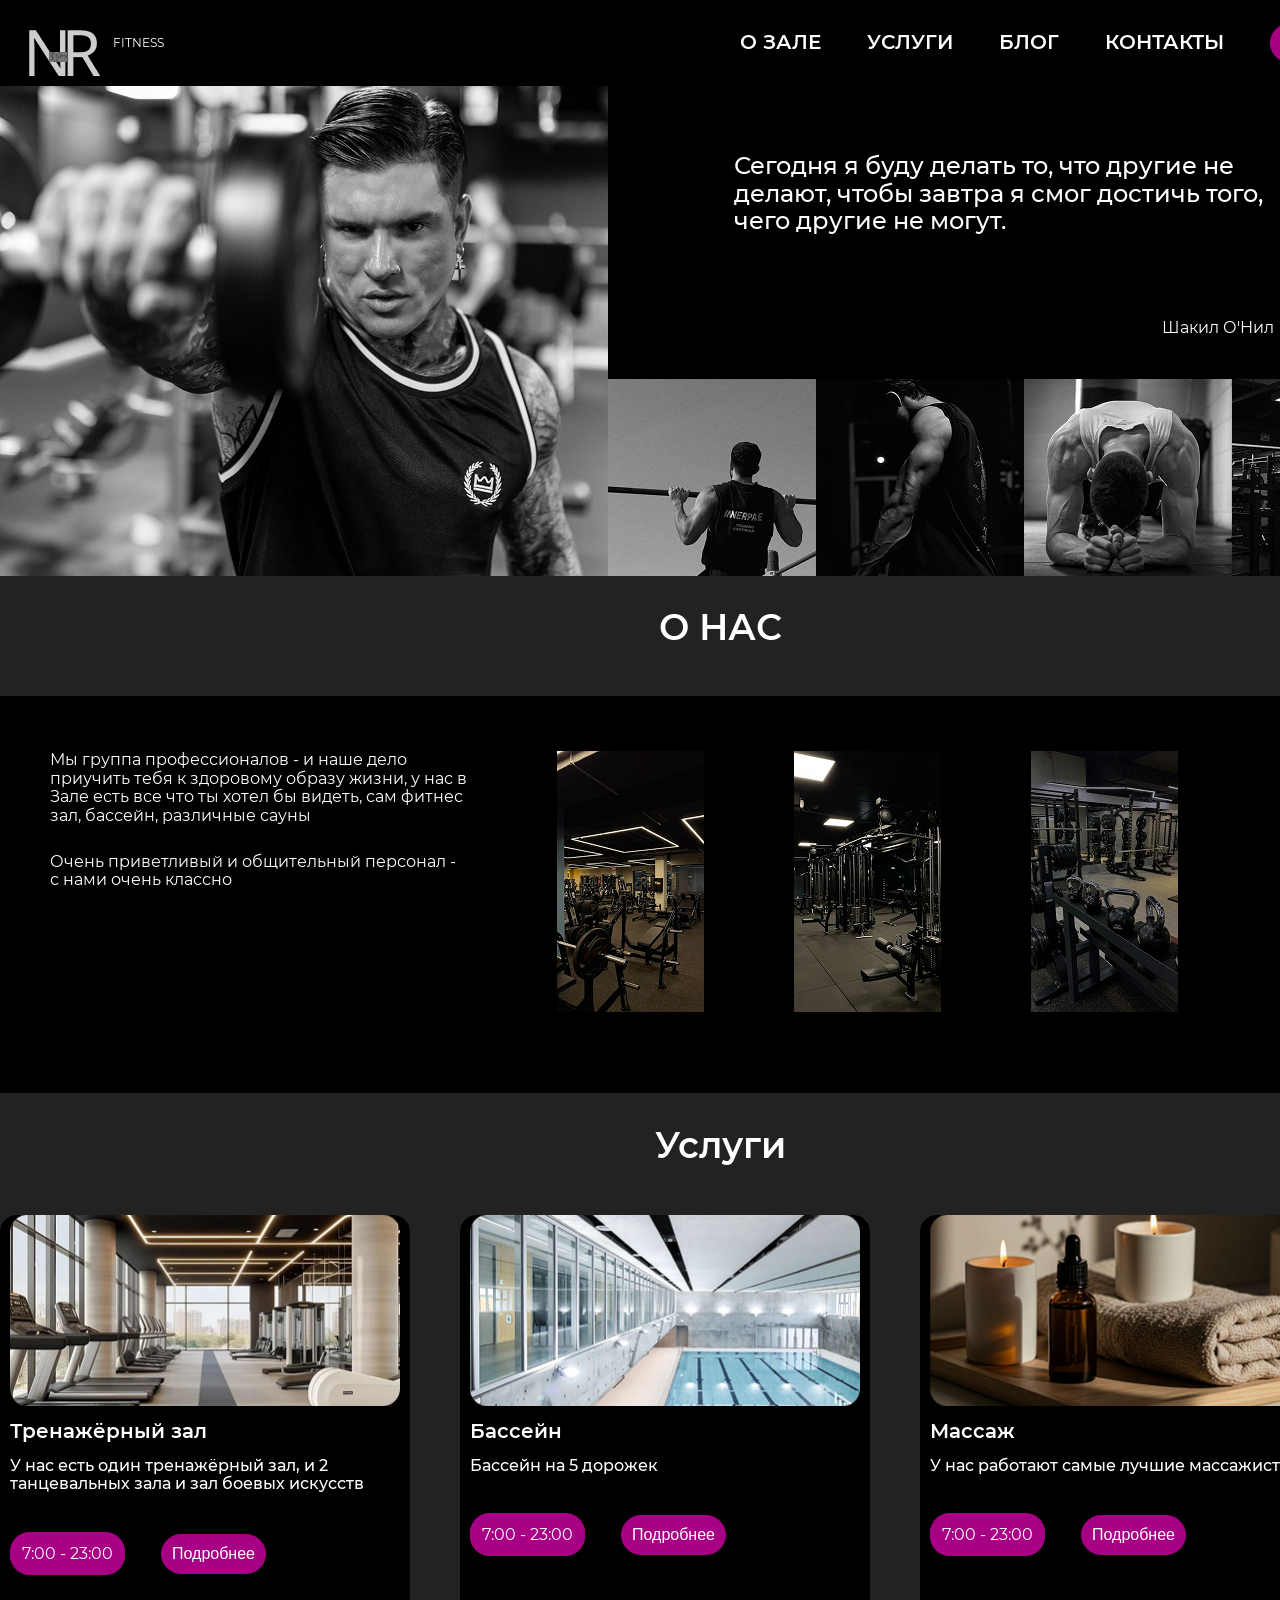
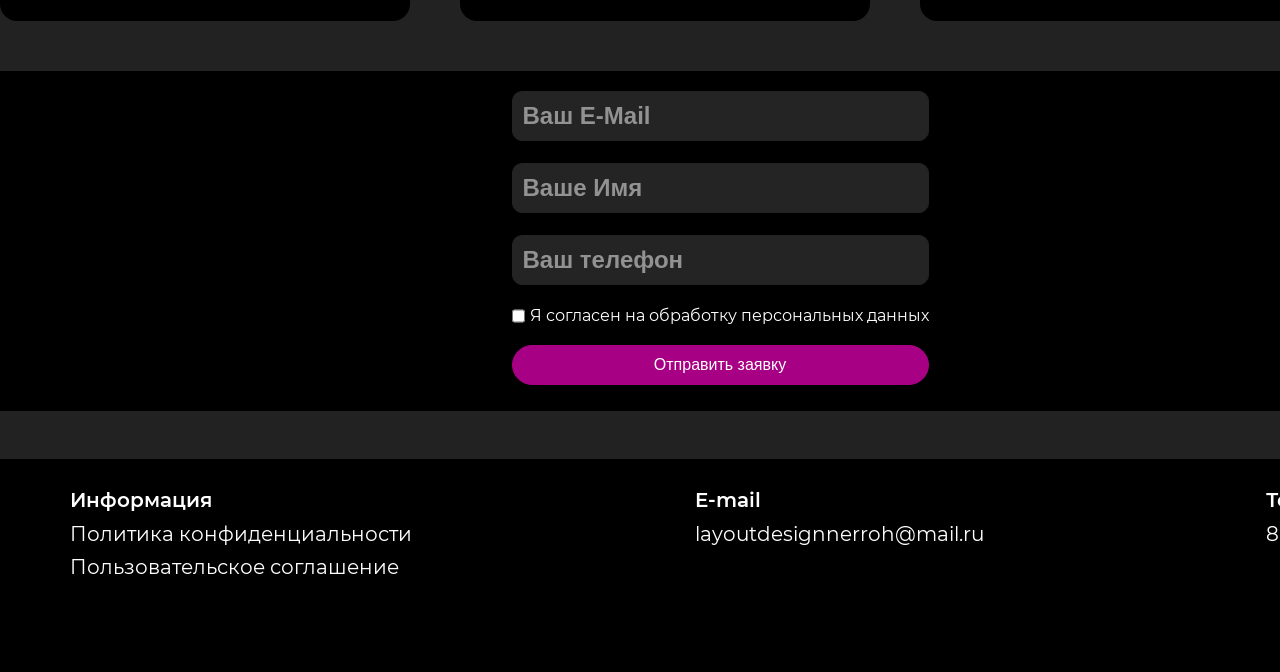
==== index.html @ 1ee00a60 "Проект тренажерки" ====
<!DOCTYPE html>
<html lang="ru">

<head>
    <meta charset="UTF-8">
    <meta name="viewport" content="width=device-width, initial-scale=1.0">
    <link rel="stylesheet" href="/css/style.css">
    <link rel="stylesheet" href="/css/normalize.css">
    <title>NR - Fitness</title>
</head>

<body>

    <header class="header">
        <div class="container header__container text__color">
            <div class="header__block">
                <a href="#" class="logo__item">
                    <img class="logo" src="/img/NR__logo.png" alt="logo">
                    <p class="logo__description">FITNESS</p>
                </a>


                <div class="nav__block">
                    <nav class="nav">
                        <ul class="nav__list">
                            <li class="nav__item"><a href="#" class="nav__link">О ЗАЛЕ</a></li>
                            <li class="nav__item"><a href="#" class="nav__link">УСЛУГИ</a></li>
                            <li class="nav__item"><a href="/blog.html" class="nav__link">БЛОГ</a></li>
                            <li class="nav__item"><a href="/contact.html" class="nav__link">КОНТАКТЫ</a></li>
                        </ul>
                    </nav>

                    <a href="/about" class="button button--primary">Позвонить нам</a>
                </div>
            </div>
        </div>
    </header>

    <main class="main">

        <section class="hero">
            <div class="container hero__container text__color">
                <div class="hero__block">
                    <div class="img__hero-1"></div>
                    <div class="hero__card">
                        <div class="quote__card">
                            <blockquote class="hero__quote">Сегодня я буду делать то, что другие не делают, чтобы завтра
                                я
                                смог достичь того,
                                чего другие не могут.</blockquote>
                            <span class="hero__name">Шакил О'Нил</span>
                        </div>
                        <div class="hero__img">
                            <div class="img__hero-2"></div>
                            <div class="img__hero-3"></div>
                            <div class="img__hero-4"></div>
                            <div class="img__hero-5"></div>
                        </div>
                    </div>
                </div>
            </div>
        </section>

        <section class="about">
            <div class="container about__container text__color">
                <h2 class="main__heading">О НАС</h2>
                <div class="about__block">
                    <div class="about__text">
                        <p class="about__description">Мы группа профессионалов - и наше дело приучить тебя к здоровому
                            образу жизни, у нас в Зале есть
                            все что ты хотел бы видеть, сам фитнес зал, бассейн, различные сауны</p>

                        <p class="about__description">Очень приветливый и общительный персонал - с нами очень классно
                        </p>
                    </div>
                    <div class="about__card">
                        <div class="about__img about__img-1"></div>
                        <div class="about__img about__img-2"></div>
                        <div class="about__img about__img-3"></div>
                    </div>
                </div>
            </div>
        </section>

        <section class="price">
            <div class="container price__container text__color">
                <h2 class="main__heading">Услуги</h2>
                <div class="price__block">
                    <article class="price__card">
                        <div class="price__img price__img-1"></div>
                        <h3 class="price__heading">Тренажёрный зал</h3>
                        <p class="price__description">У нас есть один тренажёрный зал, и 2 танцевальных зала и зал
                            боевых искусств</p>
                        <div class="price__additon">
                            <span class="price__time">7:00 - 23:00</span>
                            <button class="button price__btn">Подробнее</button>
                        </div>
                    </article>

                    <article class="price__card">
                        <div class="price__img price__img-2"></div>
                        <h3 class="price__heading">Бассейн</h3>
                        <p class="price__description">Бассейн на 5 дорожек</p>
                        <div class="price__additon">
                            <span class="price__time">7:00 - 23:00</span>
                            <button class="button price__btn">Подробнее</button>
                        </div>
                    </article>

                    <article class="price__card">
                        <div class="price__img price__img-3"></div>
                        <h3 class="price__heading">Массаж</h3>
                        <p class="price__description">У нас работают самые лучшие массажисты</p>
                        <div class="price__additon">
                            <span class="price__time">7:00 - 23:00</span>
                            <button class="button price__btn">Подробнее</button>
                        </div>
                    </article>
                </div>
            </div>
        </section>

        <section class="form">
            <div class="container form__container text__color">
                <div class="form__card">
                    <form class="form" action="malto:layoutdesignnerroh@mail.ru">
                        
                            <input class="form__input" type="email" id="email" name="email" value="Ваш E-Mail" required>

                            <input class="form__input" type="text" id="text" name="email" value="Ваше Имя" required>

                            <input class="form__input" type="tel" id="tel" name="tel" value="Ваш телефон" required>
                        <label for="checkbox-hidden" class="label__checbox">
                        <input class="input__checbox" type="checkbox" id="checkbox-hidden" name="radio">Я согласен на обработку персональных данных
                        </label>
                        <button class="button">Отправить заявку</button>
                    </form>
                </div>
            </div>
        </section>

    </main>

    <footer class="footer">
        <div class="container footer__container text__color">
            <div class="footer__block">
                <ul class="footer__card">
                    <li class="card__item">
                        <h3 class="card__heading">Информация</h3>
                        <span class="card__text nav__link">Политика конфиденциальности</span>
                        <span class="card__text nav__link">Пользовательское соглашение</span>
                    </li>

                    <li class="card__item">
                        <h3 class="card__heading">E-mail</h3>
                        <span class="card__text nav__link">layoutdesignnerroh@mail.ru</span>
                    </li>
                    <li class="card__item">
                        <h3 class="card__heading">Телефон</h3>
                        <span class="card__text">8 343 500 0 00</span>
                    </li>
                </ul>
            </div>
        </div>
    </footer>

</body>

</html>
---- css/style.css ----
@font-face {
   font-family: 'Montserrat';
    src: url('/font/MontserratBold.eot');
    src: local('Proxima Montserrat Bold'), local('Montserrat Bold'),
        url('/font/MontserratBold.eot') format('embedded-opentype'),
        url('/font/MontserratBold.woff2') format('woff2'),
        url('/font/MontserratBold.woff') format('woff');
    font-weight: 700;
    font-style: bold;
    font-display: swap;
}

@font-face {
   font-family: 'Montserrat';
    src: url('/font/Montserrat-SemiBold.ttf');
    src: local('Proxima Montserrat SemiBold'), local('Montserrat SemiBold'),
        url('/font/MontserratSemiBold.eot') format('embedded-opentype'),
        url('/font/MontserratSemiBold.woff2') format('woff2'),
        url('/font/MontserratSemiBold.woff') format('woff');
    font-weight: 600;
    font-style: bold;
    font-display: swap;
}

@font-face {
   font-family: 'Montserrat';
    src: url('/font/MontserratMedium.eot');
    src: local('Proxima Montserrat Medium'), local('Montserrat Medium'),
        url('/font/MontserratMedium.eot') format('embedded-opentype'),
        url('/font/MontserratMedium.woff2') format('woff2'),
        url('/font/MontserratMedium.woff') format('woff');
    font-weight: 500;
    font-style: bold;
    font-display: swap;
}

@font-face {
   font-family: 'Montserrat';
    src: url('/font/Montserrat-Regular.ttf');
    src: local('Proxima Montserrat Regular'), local('Montserrat Regular'),
        url('/font/MontserratRegular.eot') format('embedded-opentype'),
        url('/font/MontserratRegular.woff2') format('woff2'),
        url('/font/MontserratRegular.woff') format('woff');
    font-weight: 400;
    font-style: bold;
    font-display: swap;
}


html {
    box-sizing: border-box;
    background-color: #222222;
    font-family: "Montserrat", sans-serif;
}

body {
    padding: 0;
    margin: 0;
}

*,
*::before,
*::after {
    box-sizing: inherit;
}

a {
    color: inherit;
    text-decoration: none;
}

img {
    max-width: 100%;
}

/* glob */

.bth-reset {
    padding: 0;
    border: none;
    background-color: transparent;
    cursor: pointer;
}

.list-reset {
 margin: 0;
 padding: 0;
 list-style: none;
}

.container {
    width: 1440px;
    padding: 0;
    margin: 0 auto;
}

.text__color {
    color: white;
}


/* Header */

.header__block {
    display: flex;
    flex-direction: row;
    justify-content: space-between;
    align-items: center;
    width: 1440px;
    height: 86px;
    padding: 10px 20px;
    background-color: #000;
}

.logo__item {
    display: flex;
    align-items: center;
}

.logo {
    max-height: 100%;
    margin-right: 12px;
}

.logo__description {
    margin: 0;
    font-size: 12px;
    font-weight: 400;
}

.nav__block {
    display: flex;
    align-items: center;
}

.nav__list {
    display: flex;
    margin: 0;
}

.nav__item {
    list-style: none;
    margin-right: 46px;
    font-size: 20px;
    font-weight: 600;
}

.nav__link:hover {
    color: #bdbdbd;
}

.button {
    padding: 10px 10px;
    font-size: 16px;
    font-weight: 500; 
    border-radius: 20px;
    border: 1px solid #A80084;
    background-color: #A80084;
    color: white;
}

.button:hover {
    background-color: #7e0563;
}

/* Hero */

.hero__block {
    display: flex;
    flex-direction: row;
    margin-bottom: 31px;
}

.img__hero-1 {
    background-image: url("/img/Hero__img-1.png");
    background-repeat: no-repeat;
    background-position: center;
    background-size: cover;
    width: 608px;
    height: 490px;
    
}

.hero__card {
    display: flex;
    flex-direction: column;
    width: 832px;
    height: 490px;
    background-color: #000;
}

.quote__card {
    width: 540px;
    margin-top: 66px;
    margin-bottom: 42px;
    margin-left: 126px;
}

.hero__quote {
    margin: 0;
    margin-bottom: 84px;
    font-size: 24px;
    font-weight: 500;
}

.hero__name {
    display: flex;
    justify-content: end;
    font-size: 16px;
    font-weight: 400;
}

.hero__img {
    display: flex;
    text-align: center;  
}

.img__hero-2 {
    background-image: url("/img/Hero__img-2.png");
    background-repeat: no-repeat;
    background-position: center;
    background-size: cover;
    width: 208px;
    height: 197px;
}

.img__hero-3 {
    background-image: url("/img/Hero__img-3.png");
    background-repeat: no-repeat;
    background-position: center;
    background-size: cover;
    width: 208px;
    height: 197px;
}

.img__hero-4 {
    background-image: url("/img/Hero__img-4.png");
    background-repeat: no-repeat;
    background-position: center;
    background-size: cover;
    width: 208px;
    height: 197px;
}

.img__hero-5 {
    background-image: url("/img/Hero__img-5.png");
    background-repeat: no-repeat;
    background-position: center;
    background-size: cover;
    width: 208px;
    height: 197px;
}

/* about */

.about__container {
    margin-bottom: 32px;
}

.main__heading {
    display: flex;
    
    justify-content: center;
    margin: 0;
    margin-bottom: 48px;
    font-size: 36px;
    font-weight: 600;
}

.about__block {
    display: flex;
    width: 1441px;
    height: 397px;
    padding: 55px 50px;
    
    background-color: #000;
}

.about__text {
    display: flex;
    flex-direction: column;
    margin-right: 90px;
}

.about__description {
    width: 417px;
    margin: 0;
    margin-bottom: 28px;

}

.about__description:last-child {
    margin-bottom: 0;
}

.about__card {
    display: flex;
}

.about__img {
    margin-right: 90px;
}

.about__img:last-child {
    margin-right: 0;
}

.about__img-1 {
    background-image: url("/img/About__img-1.png");
    background-repeat: no-repeat;
    background-position: center;
    background-size: cover;
    width: 147px;
    height: 261px;
}

.about__img-2 {
    background-image: url("/img/About__img-2.png");
    background-repeat: no-repeat;
    background-position: center;
    background-size: cover;
    width: 147px;
    height: 261px;
}

.about__img-3 {
    background-image: url("/img/About__img-3.png");
    background-repeat: no-repeat;
    background-position: center;
    background-size: cover;
    width: 147px;
    height: 261px;
}


/* price */

.price__container {
    margin-bottom: 50px;
}

.price__block {
    display: flex;
    
}

.price__card {
    width: 410px;
    height: 406px;
    padding: 0 10px;
    margin-right: 50px;
    background-color: #000;
    border-radius: 17px;
}


.price__card:last-child {
    margin-right: 0;
}

.price__heading {
    margin: 0;
    margin-bottom: 14px;
    font-size: 20px;
    font-weight: 600;
}

.price__description {
    margin: 0;
    margin-bottom: 40px;
    font-size: 16px;
    font-weight: 500;
}

.price__time {
    margin-right: 32px;
    padding: 11px 11px;
    border: 1px solid #A80084;
    border-radius: 20px;
    background-color: #A80084;
    color: white;
}

.price__img {
    margin-bottom: 14px;
}



.price__img-1 {
    background-image: url("/img/Price__img-1.png");
    background-repeat: no-repeat;
    background-position: center;
    background-size: cover;
    width: 390px;
    height: 191px;
}

.price__img-2 {
    background-image: url("/img/Price__img-2.png");
    background-repeat: no-repeat;
    background-position: center;
    background-size: cover;
    width: 390px;
    height: 191px;
}

.price__img-3 {
    background-image: url("/img/Price__img-3.png");
    background-repeat: no-repeat;
    background-position: center;
    background-size: cover;
    width: 390px;
    height: 191px;
}

/* form */

.form__container {
    margin-bottom: 48px;
}

.form__card {
    display: flex;
    justify-content: center; 
    padding: 20px 20px;
    width: 1440px;
    height: 340px;
    background-color: #000;
}

.form {
    display: flex;
    flex-direction: column;  
}

.form__input {
    padding: 10px 10px;
    margin-bottom: 22px;
    border: 1px solid #242424;
    border-radius: 10px;
    color: rgba(255, 255, 255, 0.5);
    background-color: #242424;
    font-size: 24px;
    font-weight: 600;
}


.label__checbox {
    display: flex;
    margin-bottom: 20px;
}

#checkbox-hidden {
    margin: 0;
    margin-right: 5px;
}


/* footer */

.footer__block {
    width: 1440px;
    height: 213px;
    padding: 30px;
    background-color: #000;
}

.footer__card {
    display: flex;
    justify-content: space-between;
    margin: 0;
}

.card__item {
    display: flex;
    flex-direction: column;
    list-style: none;
    
}

.card__heading {
    margin: 0;
    margin-bottom: 11px;
    font-size: 20px;
    font-weight: 600;
}

.card__text {
    margin-bottom: 10px;
    font-size: 20px;
    font-weight: 400;
}

.card__text:last-child {
    margin-bottom: 0;
}
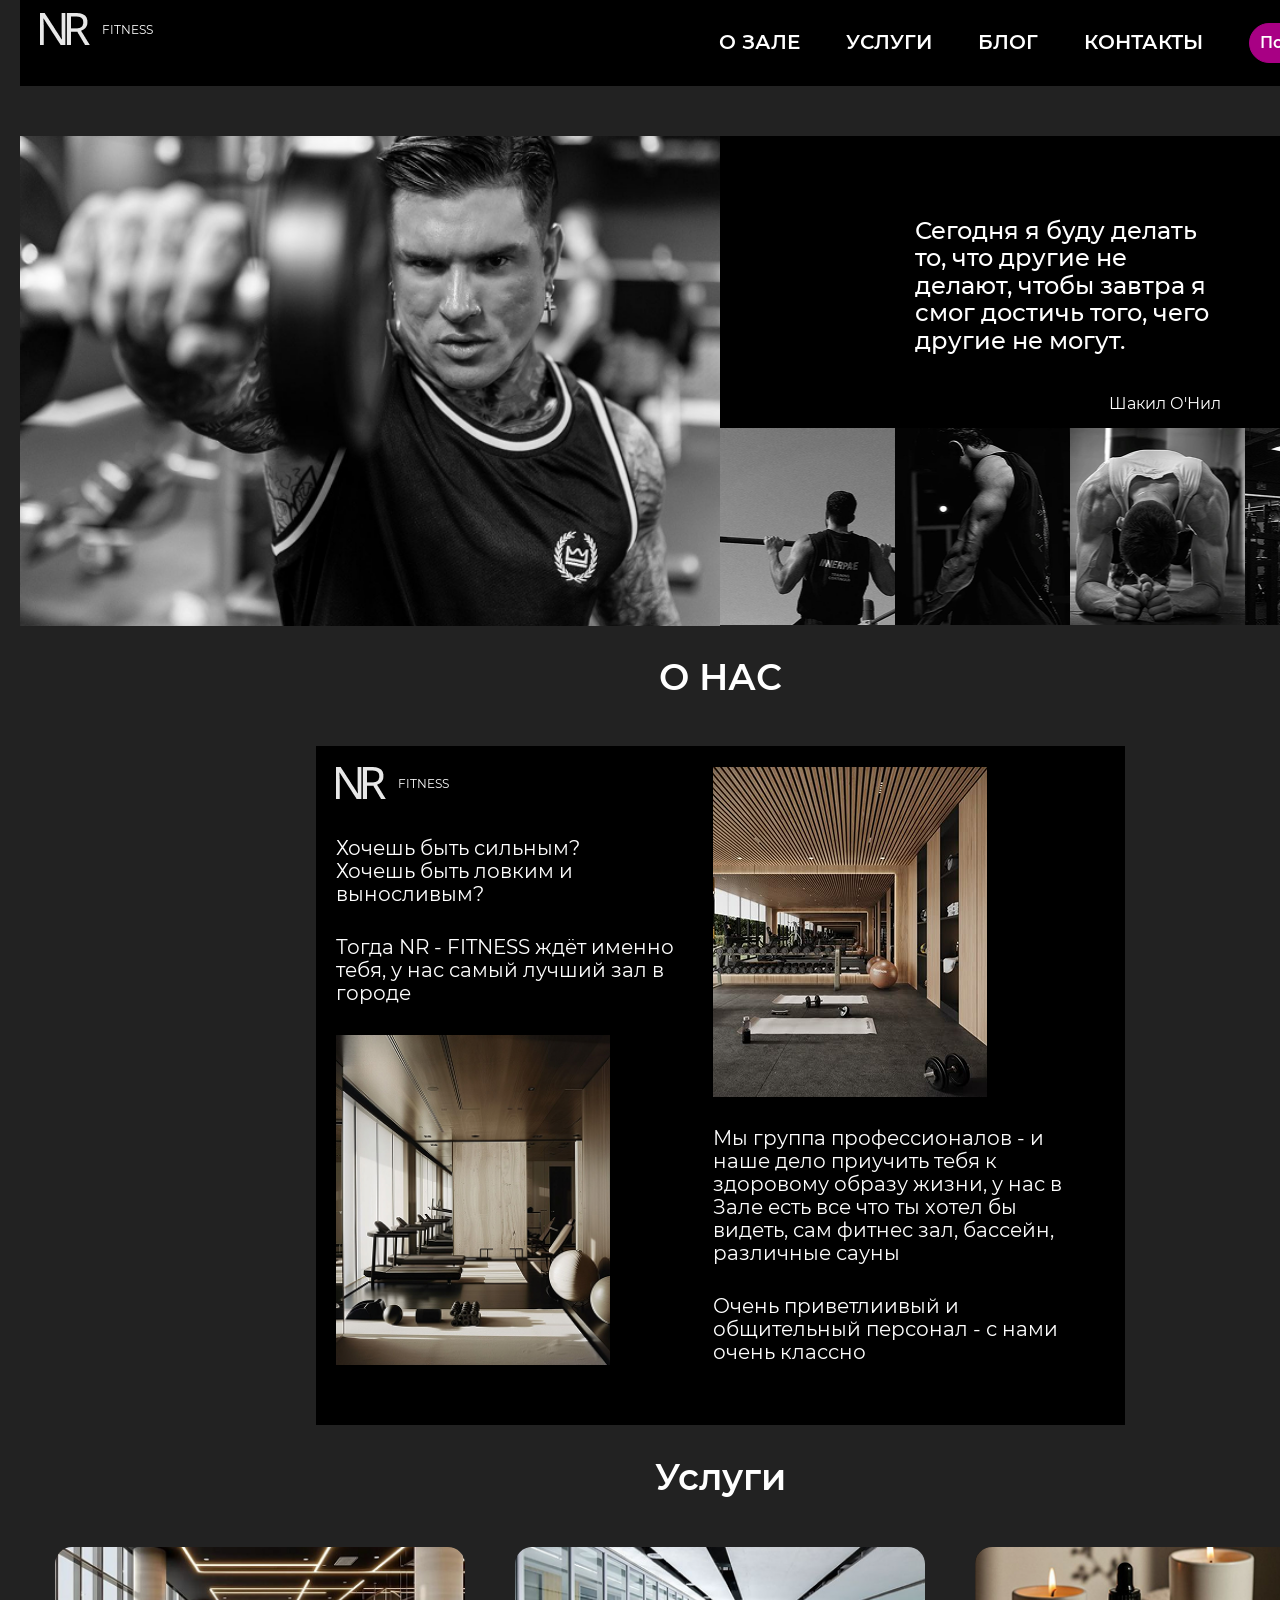
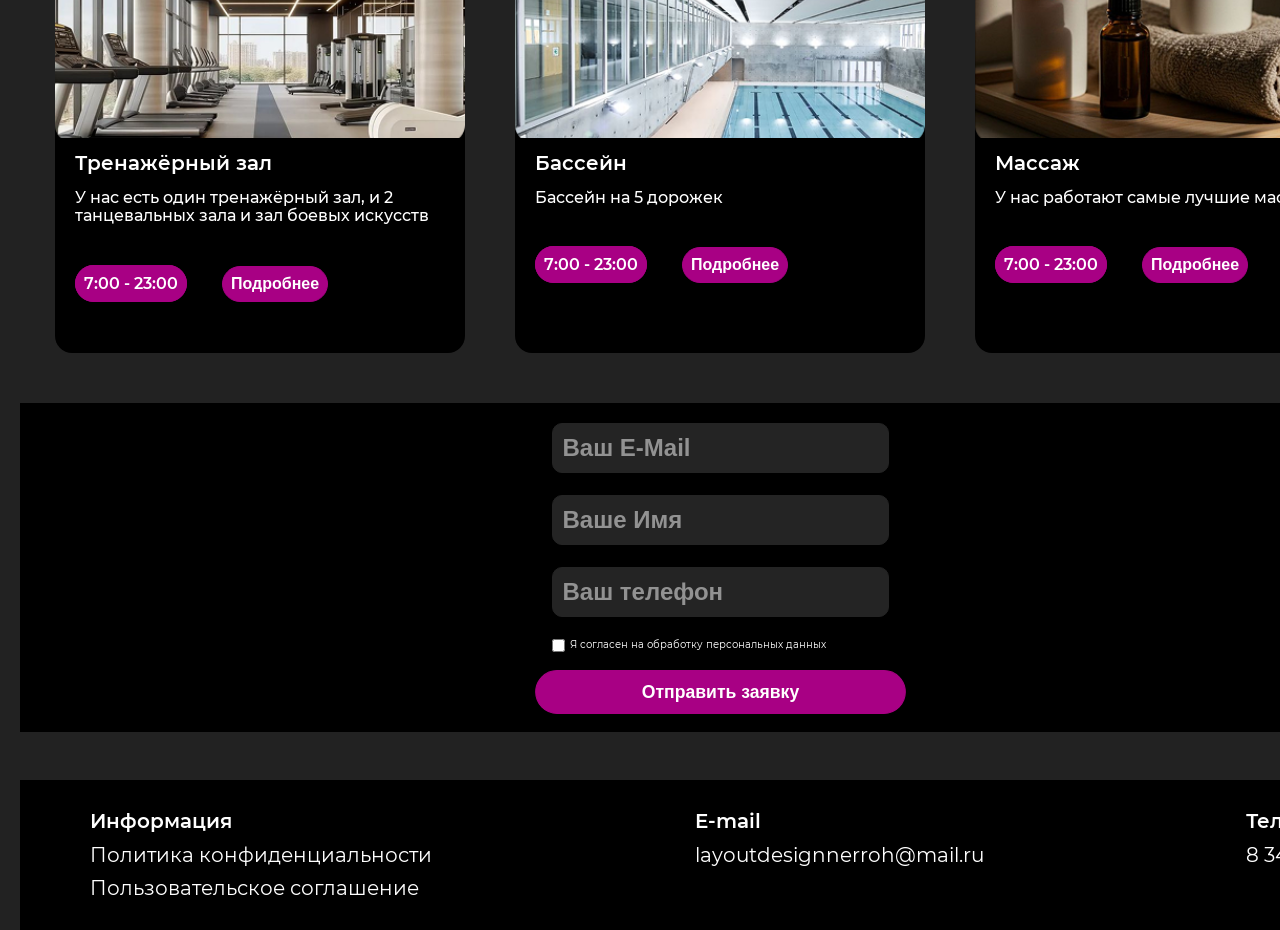
==== commit ed12b2bd: "Добавил json и адаптив" ====
--- a/index.html
+++ b/index.html
@@ -30,7 +30,14 @@
                         </ul>
                     </nav>
 
-                    <a href="/about" class="button button--primary">Позвонить нам</a>
+                    <svg class="burger__menu" width="22" height="19" viewBox="0 0 22 19" fill="none"
+                        xmlns="http://www.w3.org/2000/svg">
+                        <path
+                            d="M0 1.33333C0 0.979711 0.140476 0.640573 0.390525 0.390525C0.640573 0.140476 0.979711 0 1.33333 0H20C20.3536 0 20.6928 0.140476 20.9428 0.390525C21.1929 0.640573 21.3333 0.979711 21.3333 1.33333C21.3333 1.68696 21.1929 2.02609 20.9428 2.27614C20.6928 2.52619 20.3536 2.66667 20 2.66667H1.33333C0.979711 2.66667 0.640573 2.52619 0.390525 2.27614C0.140476 2.02609 0 1.68696 0 1.33333ZM0 9.33333C0 8.97971 0.140476 8.64057 0.390525 8.39052C0.640573 8.14048 0.979711 8 1.33333 8H20C20.3536 8 20.6928 8.14048 20.9428 8.39052C21.1929 8.64057 21.3333 8.97971 21.3333 9.33333C21.3333 9.68696 21.1929 10.0261 20.9428 10.2761C20.6928 10.5262 20.3536 10.6667 20 10.6667H1.33333C0.979711 10.6667 0.640573 10.5262 0.390525 10.2761C0.140476 10.0261 0 9.68696 0 9.33333ZM1.33333 16C0.979711 16 0.640573 16.1405 0.390525 16.3905C0.140476 16.6406 0 16.9797 0 17.3333C0 17.687 0.140476 18.0261 0.390525 18.2761C0.640573 18.5262 0.979711 18.6667 1.33333 18.6667H20C20.3536 18.6667 20.6928 18.5262 20.9428 18.2761C21.1929 18.0261 21.3333 17.687 21.3333 17.3333C21.3333 16.9797 21.1929 16.6406 20.9428 16.3905C20.6928 16.1405 20.3536 16 20 16H1.33333Z"
+                            fill="white" />
+                    </svg>
+
+                    <a href="/about" class="button__header button--primary">Позвонить нам</a>
                 </div>
             </div>
         </div>
@@ -51,10 +58,10 @@
                             <span class="hero__name">Шакил О'Нил</span>
                         </div>
                         <div class="hero__img">
-                            <div class="img__hero-2"></div>
-                            <div class="img__hero-3"></div>
-                            <div class="img__hero-4"></div>
-                            <div class="img__hero-5"></div>
+                            <div class="img__hero-2 img__hero"></div>
+                            <div class="img__hero-3 img__hero"></div>
+                            <div class="img__hero-4 img__hero"></div>
+                            <div class="img__hero-5 img__hero"></div>
                         </div>
                     </div>
                 </div>
@@ -65,20 +72,32 @@
             <div class="container about__container text__color">
                 <h2 class="main__heading">О НАС</h2>
                 <div class="about__block">
-                    <div class="about__text">
-                        <p class="about__description">Мы группа профессионалов - и наше дело приучить тебя к здоровому
-                            образу жизни, у нас в Зале есть
-                            все что ты хотел бы видеть, сам фитнес зал, бассейн, различные сауны</p>
 
-                        <p class="about__description">Очень приветливый и общительный персонал - с нами очень классно
-                        </p>
+                    <div class="about__card about__card-1">
+
+                        <a href="#" class="logo__item">
+                            <img class="adout__logo logo" src="/img/NR__logo.png" alt="logo">
+                            <p class="adout__logo-description logo__description">FITNESS</p>
+                        </a>
+                        <p class="about__text">Хочешь быть сильным?<br>Хочешь быть ловким и выносливым?</p>
+                        <p class="about__text">Тогда NR - FITNESS ждёт именно тебя, у нас самый лучший зал в городе</p>
+
+                        <div class="about__img-1"></div>
                     </div>
+
+
+
                     <div class="about__card">
-                        <div class="about__img about__img-1"></div>
-                        <div class="about__img about__img-2"></div>
-                        <div class="about__img about__img-3"></div>
+                        <div class="about__img-2"></div>
+                        <p class="about__text">Мы группа профессионалов - и наше дело приучить тебя к здоровому образу
+                            жизни, у нас в Зале есть все что ты хотел бы видеть, сам фитнес зал, бассейн, различные
+                            сауны</p>
+                        <p class="about__text">Очень приветлиивый и общительный персонал - с нами очень классно</p>
                     </div>
+
+
                 </div>
+
             </div>
         </section>
 
@@ -88,35 +107,41 @@
                 <div class="price__block">
                     <article class="price__card">
                         <div class="price__img price__img-1"></div>
+                        <div class="card__price">
                         <h3 class="price__heading">Тренажёрный зал</h3>
                         <p class="price__description">У нас есть один тренажёрный зал, и 2 танцевальных зала и зал
                             боевых искусств</p>
                         <div class="price__additon">
                             <span class="price__time">7:00 - 23:00</span>
-                            <button class="button price__btn">Подробнее</button>
+                            <button class="price__btn">Подробнее</button>
                         </div>
-                    </article>
+                </div>
+                </article>
 
-                    <article class="price__card">
-                        <div class="price__img price__img-2"></div>
+                <article class="price__card">
+                    <div class="price__img price__img-2"></div>
+                    <div class="card__price">
                         <h3 class="price__heading">Бассейн</h3>
                         <p class="price__description">Бассейн на 5 дорожек</p>
                         <div class="price__additon">
                             <span class="price__time">7:00 - 23:00</span>
-                            <button class="button price__btn">Подробнее</button>
+                            <button class="price__btn">Подробнее</button>
                         </div>
-                    </article>
+                    </div>
+                </article>
 
-                    <article class="price__card">
-                        <div class="price__img price__img-3"></div>
+                <article class="price__card">
+                    <div class="price__img price__img-3"></div>
+                    <div class="card__price">
                         <h3 class="price__heading">Массаж</h3>
                         <p class="price__description">У нас работают самые лучшие массажисты</p>
                         <div class="price__additon">
                             <span class="price__time">7:00 - 23:00</span>
-                            <button class="button price__btn">Подробнее</button>
+                            <button class="price__btn">Подробнее</button>
                         </div>
-                    </article>
-                </div>
+                    </div>
+                </article>
+            </div>
             </div>
         </section>
 
@@ -124,14 +149,15 @@
             <div class="container form__container text__color">
                 <div class="form__card">
                     <form class="form" action="malto:layoutdesignnerroh@mail.ru">
-                        
-                            <input class="form__input" type="email" id="email" name="email" value="Ваш E-Mail" required>
 
-                            <input class="form__input" type="text" id="text" name="email" value="Ваше Имя" required>
+                        <input class="form__input" type="email" id="email" name="email" value="Ваш E-Mail" required>
 
-                            <input class="form__input" type="tel" id="tel" name="tel" value="Ваш телефон" required>
+                        <input class="form__input" type="text" id="text" name="email" value="Ваше Имя" required>
+
+                        <input class="form__input" type="tel" id="tel" name="tel" value="Ваш телефон" required>
                         <label for="checkbox-hidden" class="label__checbox">
-                        <input class="input__checbox" type="checkbox" id="checkbox-hidden" name="radio">Я согласен на обработку персональных данных
+                            <input class="input__checbox" type="checkbox" id="checkbox-hidden" name="radio">Я согласен
+                            на обработку персональных данных
                         </label>
                         <button class="button">Отправить заявку</button>
                     </form>
--- a/css/style.css
+++ b/css/style.css
@@ -1,5 +1,5 @@
 @font-face {
-   font-family: 'Montserrat';
+    font-family: 'Montserrat';
     src: url('/font/MontserratBold.eot');
     src: local('Proxima Montserrat Bold'), local('Montserrat Bold'),
         url('/font/MontserratBold.eot') format('embedded-opentype'),
@@ -11,7 +11,7 @@
 }
 
 @font-face {
-   font-family: 'Montserrat';
+    font-family: 'Montserrat';
     src: url('/font/Montserrat-SemiBold.ttf');
     src: local('Proxima Montserrat SemiBold'), local('Montserrat SemiBold'),
         url('/font/MontserratSemiBold.eot') format('embedded-opentype'),
@@ -23,7 +23,7 @@
 }
 
 @font-face {
-   font-family: 'Montserrat';
+    font-family: 'Montserrat';
     src: url('/font/MontserratMedium.eot');
     src: local('Proxima Montserrat Medium'), local('Montserrat Medium'),
         url('/font/MontserratMedium.eot') format('embedded-opentype'),
@@ -35,7 +35,7 @@
 }
 
 @font-face {
-   font-family: 'Montserrat';
+    font-family: 'Montserrat';
     src: url('/font/Montserrat-Regular.ttf');
     src: local('Proxima Montserrat Regular'), local('Montserrat Regular'),
         url('/font/MontserratRegular.eot') format('embedded-opentype'),
@@ -49,6 +49,7 @@
 
 html {
     box-sizing: border-box;
+    font-size: 62.5%;
     background-color: #222222;
     font-family: "Montserrat", sans-serif;
 }
@@ -57,6 +58,7 @@
     padding: 0;
     margin: 0;
 }
+
 
 *,
 *::before,
@@ -71,6 +73,7 @@
 
 img {
     max-width: 100%;
+    height: auto;
 }
 
 /* glob */
@@ -83,14 +86,14 @@
 }
 
 .list-reset {
- margin: 0;
- padding: 0;
- list-style: none;
+    margin: 0;
+    padding: 0;
+    list-style: none;
 }
 
 .container {
     width: 1440px;
-    padding: 0;
+    padding: 0 20px;
     margin: 0 auto;
 }
 
@@ -100,31 +103,37 @@
 
 
 /* Header */
+
+
+.header__container {
+    margin-bottom: 50px;
+}
 
 .header__block {
     display: flex;
     flex-direction: row;
     justify-content: space-between;
     align-items: center;
-    width: 1440px;
+    height: auto;
     height: 86px;
     padding: 10px 20px;
     background-color: #000;
+    white-space: nowrap;
 }
 
 .logo__item {
     display: flex;
+    flex-direction: row;
     align-items: center;
 }
 
 .logo {
-    max-height: 100%;
     margin-right: 12px;
 }
 
 .logo__description {
     margin: 0;
-    font-size: 12px;
+    font-size: 1.2rem;
     font-weight: 400;
 }
 
@@ -141,26 +150,64 @@
 .nav__item {
     list-style: none;
     margin-right: 46px;
-    font-size: 20px;
-    font-weight: 600;
-}
+    font-size: 2rem;
+    font-weight: 600;
+}
+
 
 .nav__link:hover {
-    color: #bdbdbd;
-}
-
+    color: #807373;
+}
+
+.button__header,
 .button {
     padding: 10px 10px;
-    font-size: 16px;
-    font-weight: 500; 
+    font-size: 1.6rem;
+    font-weight: 600;
     border-radius: 20px;
     border: 1px solid #A80084;
     background-color: #A80084;
     color: white;
-}
-
-.button:hover {
+    
+}
+.button,.button__header:focus {
+    transform: scale(1.1);
+}
+
+.button__header:hover {
     background-color: #7e0563;
+}
+
+.burger__menu {
+    display: none;
+}
+
+@media (max-width: 1023px) {
+    .header__container {
+        width: 100%;
+    }
+
+    .header__block {}
+
+    .nav__item {
+        margin-right: 30px;
+        font-size: 1.5rem;
+        font-weight: 600;
+    }
+}
+
+@media (max-width: 768px) {
+    .burger__menu {
+        display: block;
+    }
+
+    .nav__list {
+        display: none;
+    }
+
+    .button__header {
+        display: none;
+    }
 }
 
 /* Hero */
@@ -176,43 +223,56 @@
     background-repeat: no-repeat;
     background-position: center;
     background-size: cover;
-    width: 608px;
+
+    width: 100%;
     height: 490px;
-    
+
+
 }
 
 .hero__card {
     display: flex;
     flex-direction: column;
-    width: 832px;
-    height: 490px;
+    justify-content: end;
+    width: 100%;
+    max-width: 832px;
+    height: auto;
+    max-height: 489px;
     background-color: #000;
 }
 
 .quote__card {
-    width: 540px;
-    margin-top: 66px;
-    margin-bottom: 42px;
-    margin-left: 126px;
+    display: flex;
+    flex-direction: column;
+    justify-content: center;
+    align-items: center;
+    margin-bottom: 15px;
 }
 
 .hero__quote {
-    margin: 0;
-    margin-bottom: 84px;
-    font-size: 24px;
+    width: 311px;
+    margin: 0;
+    margin-bottom: 40px;
+    font-size: 2.4rem;
     font-weight: 500;
+
 }
 
 .hero__name {
-    display: flex;
-    justify-content: end;
-    font-size: 16px;
+    margin-left: 190px;
+    font-size: 1.6rem;
     font-weight: 400;
 }
 
 .hero__img {
     display: flex;
-    text-align: center;  
+    align-items: flex-end;
+}
+
+.img__hero {
+    width: 100%;
+    height: 197px;
+
 }
 
 .img__hero-2 {
@@ -220,8 +280,8 @@
     background-repeat: no-repeat;
     background-position: center;
     background-size: cover;
-    width: 208px;
-    height: 197px;
+
+
 }
 
 .img__hero-3 {
@@ -229,8 +289,7 @@
     background-repeat: no-repeat;
     background-position: center;
     background-size: cover;
-    width: 208px;
-    height: 197px;
+
 }
 
 .img__hero-4 {
@@ -238,8 +297,7 @@
     background-repeat: no-repeat;
     background-position: center;
     background-size: cover;
-    width: 208px;
-    height: 197px;
+
 }
 
 .img__hero-5 {
@@ -247,89 +305,188 @@
     background-repeat: no-repeat;
     background-position: center;
     background-size: cover;
-    width: 208px;
-    height: 197px;
+
+}
+
+@media (max-width: 1023px) {
+    .hero__container {
+        width: 100%;
+    }
+
+
+    .quote__card {
+        margin-bottom: 30px;
+
+    }
+
+    .hero__quote {
+        font-size: 1.5rem;
+        font-weight: 500;
+    }
+
+    .hero__name {
+        display: flex;
+        justify-content: end;
+        font-size: 1.3rem;
+        font-weight: 400;
+    }
+
+}
+
+@media (max-width: 768px) {
+    .hero__container {
+        width: 100%;
+    }
+
+    .img__hero-1 {
+        display: none;
+    }
+
+
+    .quote__card {
+        margin-bottom: 30px;
+
+    }
+
+    .hero__quote {
+        margin-top: 20px;
+        font-size: 1.5rem;
+        font-weight: 500;
+    }
+
+    .hero__name {
+        display: flex;
+        justify-content: end;
+        font-size: 1.3rem;
+        font-weight: 400;
+    }
+
 }
 
 /* about */
 
 .about__container {
+    display: flex;
+    flex-direction: column;
+    align-items: center;
     margin-bottom: 32px;
 }
 
 .main__heading {
     display: flex;
-    
     justify-content: center;
     margin: 0;
     margin-bottom: 48px;
-    font-size: 36px;
+    font-size: 3.6rem;
     font-weight: 600;
 }
 
 .about__block {
     display: flex;
-    width: 1441px;
-    height: 397px;
-    padding: 55px 50px;
-    
+    flex-direction: row;
+    width: 100%;
+    max-width: 809px;
+    height: auto;
+
+
+    padding: 21px 20px;
     background-color: #000;
 }
 
+.about__card {
+    display: flex;
+    flex-direction: column;
+    gap: 10px;
+    width: 100%;
+    max-width: 377px;
+
+
+
+    margin-bottom: 20px;
+}
+
+.about__card .about__card:last-child {
+
+    margin-right: 0;
+}
+
+.logo__item {
+    margin-bottom: 27px;
+}
+
 .about__text {
     display: flex;
     flex-direction: column;
+    margin: 0;
+    margin-bottom: 20px;
+    font-size: 2rem;
     margin-right: 90px;
 }
 
-.about__description {
-    width: 417px;
-    margin: 0;
-    margin-bottom: 28px;
-
-}
-
-.about__description:last-child {
-    margin-bottom: 0;
-}
-
-.about__card {
-    display: flex;
-}
-
-.about__img {
-    margin-right: 90px;
-}
-
-.about__img:last-child {
+.about__text:nth-child(1n+2) {
     margin-right: 0;
+
 }
 
 .about__img-1 {
-    background-image: url("/img/About__img-1.png");
-    background-repeat: no-repeat;
-    background-position: center;
-    background-size: cover;
-    width: 147px;
-    height: 261px;
+    background-image: url(/img/About__img-1.png);
+    background-position: right;
+    background-repeat: no-repeat;
+    background-size: cover;
+    width: 274px;
+    min-height: 330px;
 }
 
 .about__img-2 {
-    background-image: url("/img/About__img-2.png");
-    background-repeat: no-repeat;
-    background-position: center;
-    background-size: cover;
-    width: 147px;
-    height: 261px;
-}
-
-.about__img-3 {
-    background-image: url("/img/About__img-3.png");
-    background-repeat: no-repeat;
-    background-position: center;
-    background-size: cover;
-    width: 147px;
-    height: 261px;
+
+    background-image: url(/img/About__img-2.png);
+    background-position: left;
+    background-repeat: no-repeat;
+    background-size: cover;
+    width: 274px;
+    min-height: 330px;
+    margin-bottom: 20px;
+}
+
+@media (max-width: 1023px) {
+    .about__container {
+        width: 100%;
+    }
+
+    .about__block {
+        width: 100%;
+        max-width: 690px;
+        height: auto;
+
+        padding: 21px 20px;
+        background-color: #000;
+    }
+}
+
+@media (max-width: 768px) {
+    .about__container {
+        width: 100%;
+    }
+
+    .about__block {
+        display: flex;
+        flex-direction: column;
+        width: 100%;
+        max-width: 809px;
+        height: auto;
+
+        padding: 21px 20px;
+        background-color: #000;
+    }
+
+    .about__text {
+        display: flex;
+        flex-direction: column;
+        margin: 0;
+        margin-bottom: 20px;
+        font-size: 2rem;
+        margin-right: 90px;
+    }
 }
 
 
@@ -341,18 +498,25 @@
 
 .price__block {
     display: flex;
-    
+    flex-direction: row;
+    justify-content: center;
+
 }
 
 .price__card {
-    width: 410px;
-    height: 406px;
-    padding: 0 10px;
+    width: 100%;
+    max-width: 410px;
+    height: auto;
+    min-height: 406px;
     margin-right: 50px;
     background-color: #000;
     border-radius: 17px;
 }
 
+.card__price {
+    padding: 0 20px;
+}
+
 
 .price__card:last-child {
     margin-right: 0;
@@ -361,28 +525,50 @@
 .price__heading {
     margin: 0;
     margin-bottom: 14px;
-    font-size: 20px;
+    font-size: 2rem;
     font-weight: 600;
 }
 
 .price__description {
     margin: 0;
     margin-bottom: 40px;
-    font-size: 16px;
+    font-size: 1.6rem;
     font-weight: 500;
+}
+
+.price__additon {
+    
+    white-space: nowrap;
 }
 
 .price__time {
     margin-right: 32px;
-    padding: 11px 11px;
+    padding: 8px 8px;
+    font-size: 1.6rem;
+    font-weight: 600;
     border: 1px solid #A80084;
     border-radius: 20px;
     background-color: #A80084;
     color: white;
 }
 
+.price__btn {
+    
+    padding: 8px 8px;
+    font-size: 1.6rem;
+    font-weight: 600;
+    border-radius: 20px;
+    border: 1px solid #A80084;
+    background-color: #A80084;
+    color: white;
+}
+
 .price__img {
+    width: 100%;
+    min-width: 219px;
+    height: 191px;
     margin-bottom: 14px;
+    border-radius: 17px 17px 0 0;
 }
 
 
@@ -392,8 +578,6 @@
     background-repeat: no-repeat;
     background-position: center;
     background-size: cover;
-    width: 390px;
-    height: 191px;
 }
 
 .price__img-2 {
@@ -401,8 +585,6 @@
     background-repeat: no-repeat;
     background-position: center;
     background-size: cover;
-    width: 390px;
-    height: 191px;
 }
 
 .price__img-3 {
@@ -410,8 +592,91 @@
     background-repeat: no-repeat;
     background-position: center;
     background-size: cover;
-    width: 390px;
-    height: 191px;
+}
+
+@media (max-width: 1023px) {
+    .price__container {
+        width: 100%;
+    }
+
+    .price__block {
+        display: flex;
+        flex-direction: row;
+        align-items: center;
+
+    }
+
+
+    .price__card {
+        width: 100%;
+        max-width: 240px;
+        height: auto;
+        max-height: 280px;
+        
+        margin-right: 50px;
+        background-color: #000;
+        border-radius: 17px;
+    }
+
+    .price__heading {
+        font-size: 1.6rem;
+        font-weight: 600;
+    }
+
+    .price__description {
+
+        font-size: 1.4rem;
+        font-weight: 500;
+    }
+
+    .price__time {
+        margin-right: 32px;
+        padding: 11px 11px;
+        font-size: 1rem;
+        font-weight: 600;
+        border: 1px solid #A80084;
+        border-radius: 20px;
+        background-color: #A80084;
+        color: white;
+    }
+
+    .price__btn {
+        font-size: 1.4rem;
+        font-weight: 600;
+    }
+}
+
+
+
+@media (max-width: 768px) {
+    .price__container {
+        width: 100%;
+    }
+
+    .price__block {
+        display: flex;
+        flex-direction: column;
+        
+
+    }
+
+    .price__card {
+        width: 100%;
+        max-width: 240px;
+        height: auto;
+        max-height: 280px;
+        margin-right: 0;
+        margin-bottom: 20px;
+        background-color: #000;
+        border-radius: 17px;
+    }
+
+    .price__card:last-child {
+    margin-bottom: 0;
+}
+
+
+  
 }
 
 /* form */
@@ -422,16 +687,18 @@
 
 .form__card {
     display: flex;
-    justify-content: center; 
+    justify-content: center;
     padding: 20px 20px;
-    width: 1440px;
-    height: 340px;
+    width: 100%;
+    max-width: 1440px;
+    height: auto;
+    max-height: 340px;
     background-color: #000;
 }
 
 .form {
     display: flex;
-    flex-direction: column;  
+    flex-direction: column;
 }
 
 .form__input {
@@ -456,18 +723,27 @@
     margin-right: 5px;
 }
 
+@media (max-width: 1023px) {
+    .form__container {
+        width: 100%;
+    }
+}
+
 
 /* footer */
 
 .footer__block {
-    width: 1440px;
-    height: 213px;
+    width: 100%;
+    max-width: 1440px;
+    height: auto;
+    max-height: 213px;
     padding: 30px;
     background-color: #000;
 }
 
 .footer__card {
     display: flex;
+    flex-direction: row;
     justify-content: space-between;
     margin: 0;
 }
@@ -476,22 +752,86 @@
     display: flex;
     flex-direction: column;
     list-style: none;
-    
+
 }
 
 .card__heading {
     margin: 0;
     margin-bottom: 11px;
-    font-size: 20px;
+    font-size: 2rem;
     font-weight: 600;
 }
 
 .card__text {
     margin-bottom: 10px;
-    font-size: 20px;
+    font-size: 2rem;
     font-weight: 400;
 }
 
 .card__text:last-child {
     margin-bottom: 0;
-}+}
+
+@media (max-width: 1023px) {
+    .footer__container {
+        width: 100%;
+    }
+
+    .footer__card {
+        display: flex;
+        flex-direction: row;
+        justify-content: space-between;
+        margin: 0;
+    }
+
+    .card__heading {
+    margin: 0;
+    margin-bottom: 11px;
+    font-size: 1.6rem;
+    font-weight: 600;
+}
+
+.card__text {
+    margin-bottom: 10px;
+    font-size: 1.5rem;
+}
+
+@media (max-width: 768px) {
+    .footer__container {
+        width: 100%;
+    }
+
+    .footer__block {
+        width: 100%;
+
+        height: auto;
+        min-height: 300px;
+        padding: 30px;
+        background-color: #000;
+    }
+
+    .footer__card {
+        display: flex;
+        flex-direction: column;
+        margin: 0;
+    }
+
+    .card__heading {
+    margin: 0;
+    margin-bottom: 11px;
+    font-size: 1.6rem;
+    font-weight: 600;
+}
+
+.card__text {
+    margin-bottom: 10px;
+    font-size: 1.5rem;
+    font-weight: 400;
+}
+
+.card__text:nth-child(1n+2) {
+    margin-bottom: 20px;
+}
+
+}
+
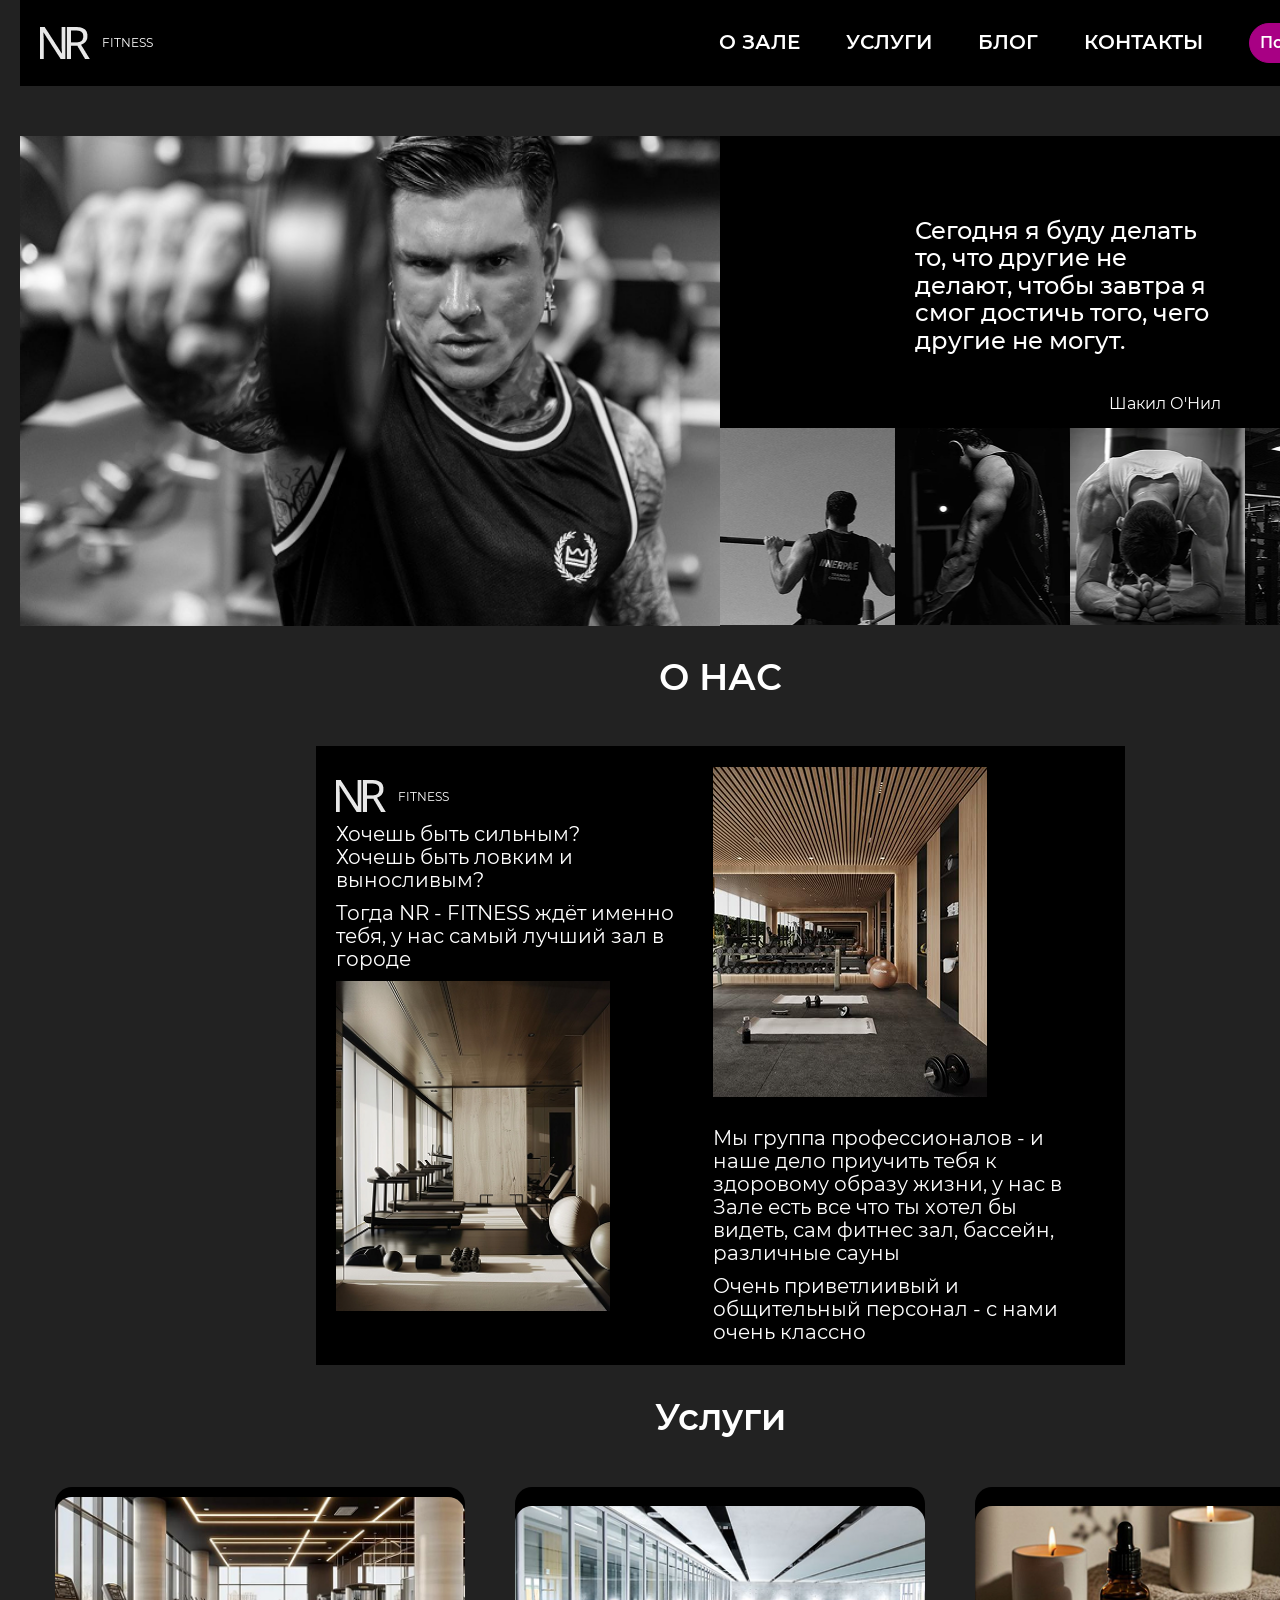
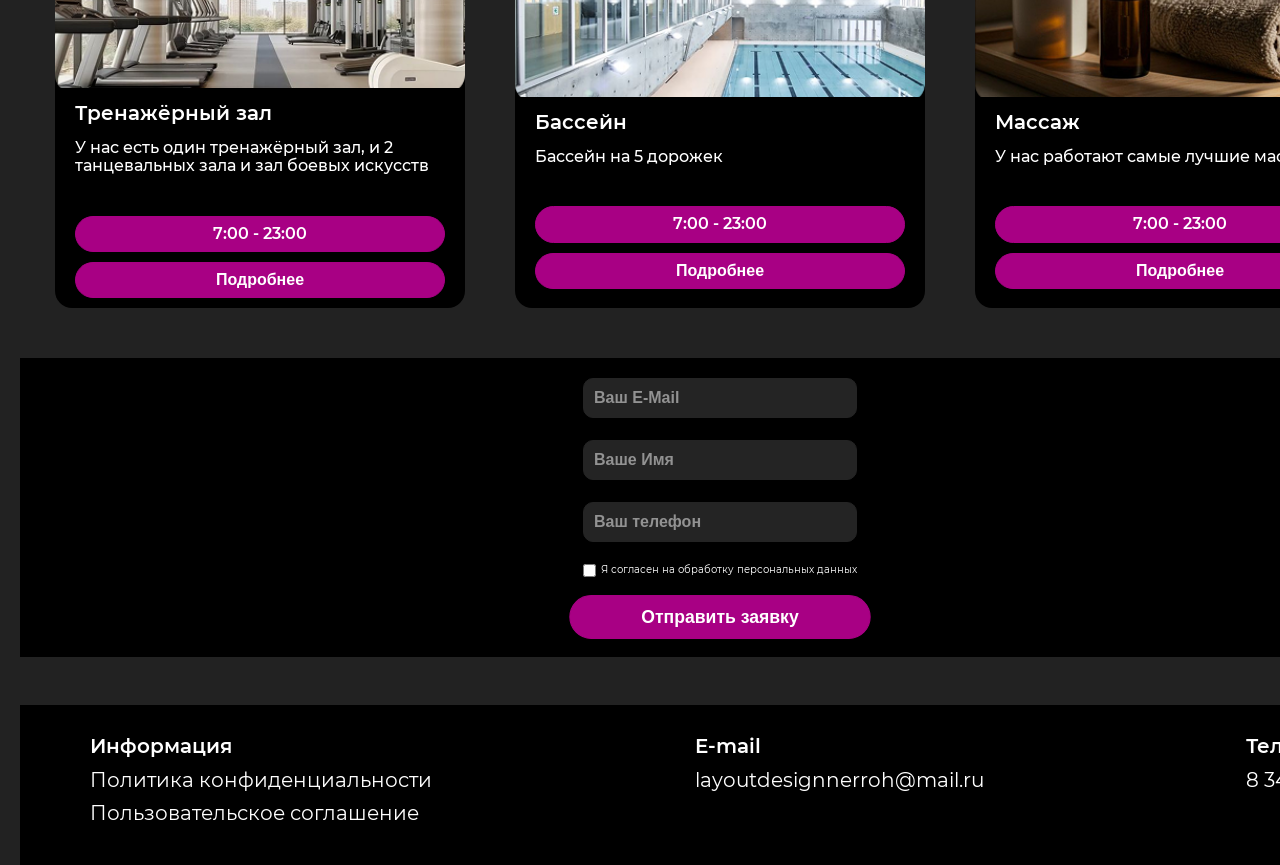
==== commit 7c00552a: "Приборка v1 +" ====
--- a/index.html
+++ b/index.html
@@ -4,8 +4,8 @@
 <head>
     <meta charset="UTF-8">
     <meta name="viewport" content="width=device-width, initial-scale=1.0">
-    <link rel="stylesheet" href="/css/style.css">
-    <link rel="stylesheet" href="/css/normalize.css">
+    <link rel="stylesheet" href="css/style.css">
+    <link rel="stylesheet" href="css/normalize.css">
     <title>NR - Fitness</title>
 </head>
 
@@ -14,8 +14,8 @@
     <header class="header">
         <div class="container header__container text__color">
             <div class="header__block">
-                <a href="#" class="logo__item">
-                    <img class="logo" src="/img/NR__logo.png" alt="logo">
+                <a href="index.html" class="logo__item">
+                    <img class="logo" src="img/NR__logo.png" alt="logo">
                     <p class="logo__description">FITNESS</p>
                 </a>
 
@@ -25,8 +25,8 @@
                         <ul class="nav__list">
                             <li class="nav__item"><a href="#" class="nav__link">О ЗАЛЕ</a></li>
                             <li class="nav__item"><a href="#" class="nav__link">УСЛУГИ</a></li>
-                            <li class="nav__item"><a href="/blog.html" class="nav__link">БЛОГ</a></li>
-                            <li class="nav__item"><a href="/contact.html" class="nav__link">КОНТАКТЫ</a></li>
+                            <li class="nav__item"><a href="blog.html" class="nav__link">БЛОГ</a></li>
+                            <li class="nav__item"><a href="contact.html" class="nav__link">КОНТАКТЫ</a></li>
                         </ul>
                     </nav>
 
@@ -76,7 +76,7 @@
                     <div class="about__card about__card-1">
 
                         <a href="#" class="logo__item">
-                            <img class="adout__logo logo" src="/img/NR__logo.png" alt="logo">
+                            <img class="adout__logo logo" src="img/NR__logo.png" alt="logo">
                             <p class="adout__logo-description logo__description">FITNESS</p>
                         </a>
                         <p class="about__text">Хочешь быть сильным?<br>Хочешь быть ловким и выносливым?</p>
@@ -108,40 +108,40 @@
                     <article class="price__card">
                         <div class="price__img price__img-1"></div>
                         <div class="card__price">
-                        <h3 class="price__heading">Тренажёрный зал</h3>
-                        <p class="price__description">У нас есть один тренажёрный зал, и 2 танцевальных зала и зал
-                            боевых искусств</p>
-                        <div class="price__additon">
-                            <span class="price__time">7:00 - 23:00</span>
-                            <button class="price__btn">Подробнее</button>
+                            <h3 class="price__heading">Тренажёрный зал</h3>
+                            <p class="price__description">У нас есть один тренажёрный зал, и 2 танцевальных зала и зал
+                                боевых искусств</p>
+                            <div class="price__additon">
+                                <span class="price__time">7:00 - 23:00</span>
+                                <button class="price__btn">Подробнее</button>
+                            </div>
                         </div>
+                    </article>
+
+                    <article class="price__card">
+                        <div class="price__img price__img-2"></div>
+                        <div class="card__price">
+                            <h3 class="price__heading">Бассейн</h3>
+                            <p class="price__description">Бассейн на 5 дорожек</p>
+                            <div class="price__additon">
+                                <span class="price__time">7:00 - 23:00</span>
+                                <button class="price__btn">Подробнее</button>
+                            </div>
+                        </div>
+                    </article>
+
+                    <article class="price__card">
+                        <div class="price__img price__img-3"></div>
+                        <div class="card__price">
+                            <h3 class="price__heading">Массаж</h3>
+                            <p class="price__description">У нас работают самые лучшие массажисты</p>
+                            <div class="price__additon">
+                                <span class="price__time">7:00 - 23:00</span>
+                                <button class="price__btn">Подробнее</button>
+                            </div>
+                        </div>
+                    </article>
                 </div>
-                </article>
-
-                <article class="price__card">
-                    <div class="price__img price__img-2"></div>
-                    <div class="card__price">
-                        <h3 class="price__heading">Бассейн</h3>
-                        <p class="price__description">Бассейн на 5 дорожек</p>
-                        <div class="price__additon">
-                            <span class="price__time">7:00 - 23:00</span>
-                            <button class="price__btn">Подробнее</button>
-                        </div>
-                    </div>
-                </article>
-
-                <article class="price__card">
-                    <div class="price__img price__img-3"></div>
-                    <div class="card__price">
-                        <h3 class="price__heading">Массаж</h3>
-                        <p class="price__description">У нас работают самые лучшие массажисты</p>
-                        <div class="price__additon">
-                            <span class="price__time">7:00 - 23:00</span>
-                            <button class="price__btn">Подробнее</button>
-                        </div>
-                    </div>
-                </article>
-            </div>
             </div>
         </section>
 
--- a/css/style.css
+++ b/css/style.css
@@ -46,7 +46,6 @@
     font-display: swap;
 }
 
-
 html {
     box-sizing: border-box;
     font-size: 62.5%;
@@ -58,7 +57,6 @@
     padding: 0;
     margin: 0;
 }
-
 
 *,
 *::before,
@@ -117,6 +115,7 @@
     height: auto;
     height: 86px;
     padding: 10px 20px;
+    margin: 0;
     background-color: #000;
     white-space: nowrap;
 }
@@ -168,9 +167,11 @@
     border: 1px solid #A80084;
     background-color: #A80084;
     color: white;
-    
-}
-.button,.button__header:focus {
+
+}
+
+.button,
+.button__header:focus {
     transform: scale(1.1);
 }
 
@@ -186,8 +187,6 @@
     .header__container {
         width: 100%;
     }
-
-    .header__block {}
 
     .nav__item {
         margin-right: 30px;
@@ -223,11 +222,8 @@
     background-repeat: no-repeat;
     background-position: center;
     background-size: cover;
-
     width: 100%;
     height: 490px;
-
-
 }
 
 .hero__card {
@@ -272,7 +268,6 @@
 .img__hero {
     width: 100%;
     height: 197px;
-
 }
 
 .img__hero-2 {
@@ -280,8 +275,6 @@
     background-repeat: no-repeat;
     background-position: center;
     background-size: cover;
-
-
 }
 
 .img__hero-3 {
@@ -305,7 +298,6 @@
     background-repeat: no-repeat;
     background-position: center;
     background-size: cover;
-
 }
 
 @media (max-width: 1023px) {
@@ -313,54 +305,31 @@
         width: 100%;
     }
 
+}
+
+@media (max-width: 768px) {
+    .hero__container {
+        width: 100%;
+    }
+
+    .img__hero-1 {
+        display: none;
+    }
 
     .quote__card {
         margin-bottom: 30px;
-
     }
 
     .hero__quote {
-        font-size: 1.5rem;
+        padding: 0 10px 0 10px;
+        margin-top: 20px;
+        font-size: 1.8rem;
         font-weight: 500;
     }
 
     .hero__name {
-        display: flex;
-        justify-content: end;
-        font-size: 1.3rem;
-        font-weight: 400;
-    }
-
-}
-
-@media (max-width: 768px) {
-    .hero__container {
-        width: 100%;
-    }
-
-    .img__hero-1 {
-        display: none;
-    }
-
-
-    .quote__card {
-        margin-bottom: 30px;
-
-    }
-
-    .hero__quote {
-        margin-top: 20px;
-        font-size: 1.5rem;
-        font-weight: 500;
-    }
-
-    .hero__name {
-        display: flex;
-        justify-content: end;
-        font-size: 1.3rem;
-        font-weight: 400;
-    }
-
+        font-size: 1.3rem
+    }
 }
 
 /* about */
@@ -384,11 +353,10 @@
 .about__block {
     display: flex;
     flex-direction: row;
+    align-items: center;
     width: 100%;
     max-width: 809px;
     height: auto;
-
-
     padding: 21px 20px;
     background-color: #000;
 }
@@ -399,19 +367,12 @@
     gap: 10px;
     width: 100%;
     max-width: 377px;
-
-
-
     margin-bottom: 20px;
 }
 
-.about__card .about__card:last-child {
-
+.about__card:last-child {
     margin-right: 0;
-}
-
-.logo__item {
-    margin-bottom: 27px;
+    margin-bottom: 0;
 }
 
 .about__text {
@@ -425,7 +386,7 @@
 
 .about__text:nth-child(1n+2) {
     margin-right: 0;
-
+    margin-bottom: 0;
 }
 
 .about__img-1 {
@@ -438,7 +399,6 @@
 }
 
 .about__img-2 {
-
     background-image: url(/img/About__img-2.png);
     background-position: left;
     background-repeat: no-repeat;
@@ -457,7 +417,6 @@
         width: 100%;
         max-width: 690px;
         height: auto;
-
         padding: 21px 20px;
         background-color: #000;
     }
@@ -474,7 +433,6 @@
         width: 100%;
         max-width: 809px;
         height: auto;
-
         padding: 21px 20px;
         background-color: #000;
     }
@@ -504,10 +462,14 @@
 }
 
 .price__card {
+    display: flex;
+    flex-direction: column;
+    justify-content: center;
     width: 100%;
     max-width: 410px;
     height: auto;
-    min-height: 406px;
+    min-height: 400px;
+    padding: 10px 0 10px 0;
     margin-right: 50px;
     background-color: #000;
     border-radius: 17px;
@@ -537,12 +499,13 @@
 }
 
 .price__additon {
-    
-    white-space: nowrap;
+    display: flex;
+    flex-direction: column;
+    justify-content: center;
+    gap: 10px;
 }
 
 .price__time {
-    margin-right: 32px;
     padding: 8px 8px;
     font-size: 1.6rem;
     font-weight: 600;
@@ -550,10 +513,11 @@
     border-radius: 20px;
     background-color: #A80084;
     color: white;
+    text-align: center;
 }
 
 .price__btn {
-    
+
     padding: 8px 8px;
     font-size: 1.6rem;
     font-weight: 600;
@@ -571,8 +535,6 @@
     border-radius: 17px 17px 0 0;
 }
 
-
-
 .price__img-1 {
     background-image: url("/img/Price__img-1.png");
     background-repeat: no-repeat;
@@ -603,16 +565,13 @@
         display: flex;
         flex-direction: row;
         align-items: center;
-
-    }
-
+    }
 
     .price__card {
         width: 100%;
         max-width: 240px;
         height: auto;
-        max-height: 280px;
-        
+        max-height: 500px;
         margin-right: 50px;
         background-color: #000;
         border-radius: 17px;
@@ -624,13 +583,11 @@
     }
 
     .price__description {
-
         font-size: 1.4rem;
         font-weight: 500;
     }
 
     .price__time {
-        margin-right: 32px;
         padding: 11px 11px;
         font-size: 1rem;
         font-weight: 600;
@@ -646,8 +603,6 @@
     }
 }
 
-
-
 @media (max-width: 768px) {
     .price__container {
         width: 100%;
@@ -656,8 +611,6 @@
     .price__block {
         display: flex;
         flex-direction: column;
-        
-
     }
 
     .price__card {
@@ -672,11 +625,9 @@
     }
 
     .price__card:last-child {
-    margin-bottom: 0;
-}
-
-
-  
+        margin-bottom: 0;
+    }
+
 }
 
 /* form */
@@ -712,7 +663,6 @@
     font-weight: 600;
 }
 
-
 .label__checbox {
     display: flex;
     margin-bottom: 20px;
@@ -727,6 +677,16 @@
     .form__container {
         width: 100%;
     }
+}
+
+@media (max-width: 767px) {
+    .form__container {
+        width: 100%;
+    }
+}
+
+.form__input {
+    font-size: 1.6rem;
 }
 
 
@@ -752,7 +712,6 @@
     display: flex;
     flex-direction: column;
     list-style: none;
-
 }
 
 .card__heading {
@@ -769,7 +728,7 @@
 }
 
 .card__text:last-child {
-    margin-bottom: 0;
+    margin-bottom: ;
 }
 
 @media (max-width: 1023px) {
@@ -785,15 +744,16 @@
     }
 
     .card__heading {
-    margin: 0;
-    margin-bottom: 11px;
-    font-size: 1.6rem;
-    font-weight: 600;
-}
-
-.card__text {
-    margin-bottom: 10px;
-    font-size: 1.5rem;
+        margin: 0;
+        margin-bottom: 11px;
+        font-size: 1.6rem;
+        font-weight: 600;
+    }
+
+    .card__text {
+        margin-bottom: 10px;
+        font-size: 1.5rem;
+    }
 }
 
 @media (max-width: 768px) {
@@ -803,7 +763,6 @@
 
     .footer__block {
         width: 100%;
-
         height: auto;
         min-height: 300px;
         padding: 30px;
@@ -817,21 +776,20 @@
     }
 
     .card__heading {
-    margin: 0;
-    margin-bottom: 11px;
-    font-size: 1.6rem;
-    font-weight: 600;
-}
-
-.card__text {
-    margin-bottom: 10px;
-    font-size: 1.5rem;
-    font-weight: 400;
-}
-
-.card__text:nth-child(1n+2) {
-    margin-bottom: 20px;
-}
-
-}
-
+        margin: 0;
+        margin-bottom: 11px;
+        font-size: 1.6rem;
+        font-weight: 600;
+    }
+
+    .card__text {
+        margin-bottom: 10px;
+        font-size: 1.5rem;
+        font-weight: 400;
+    }
+
+    .card__text:nth-child(1n+2) {
+        margin-bottom: 20px;
+    }
+
+}
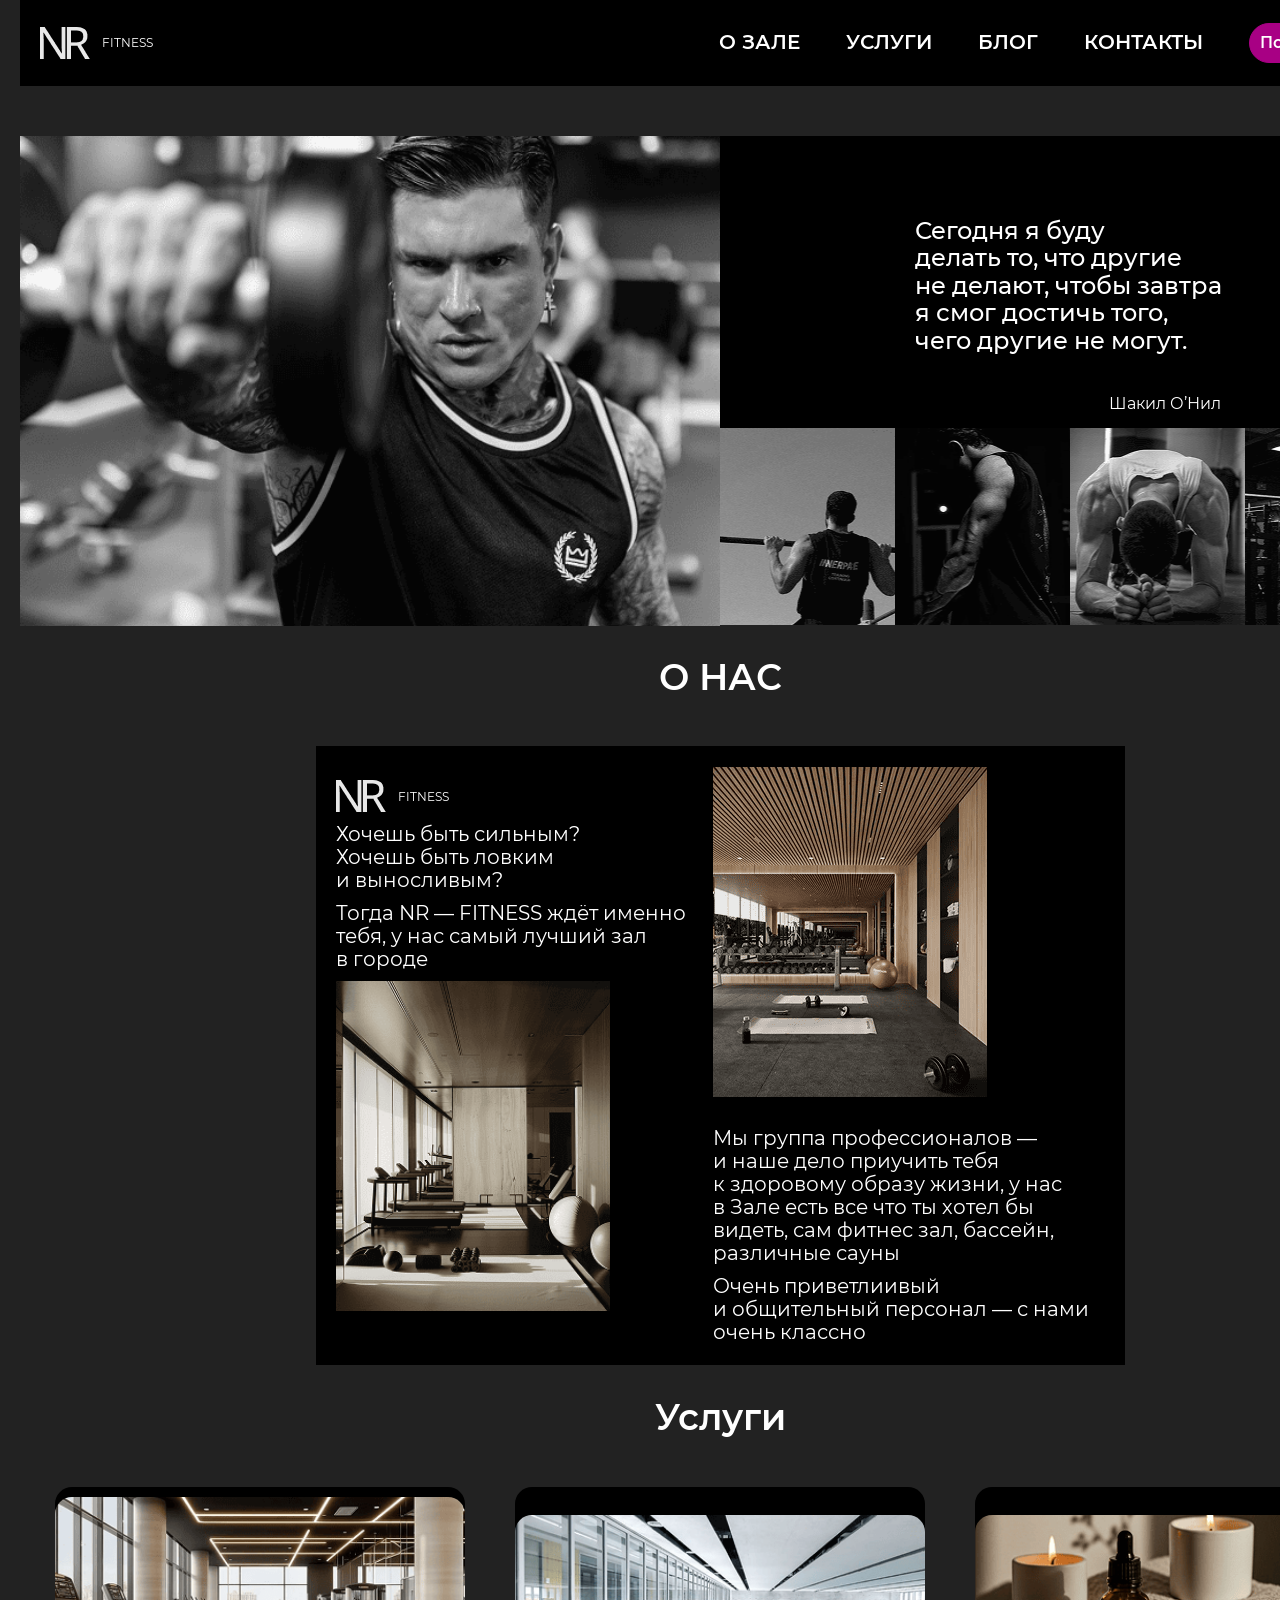
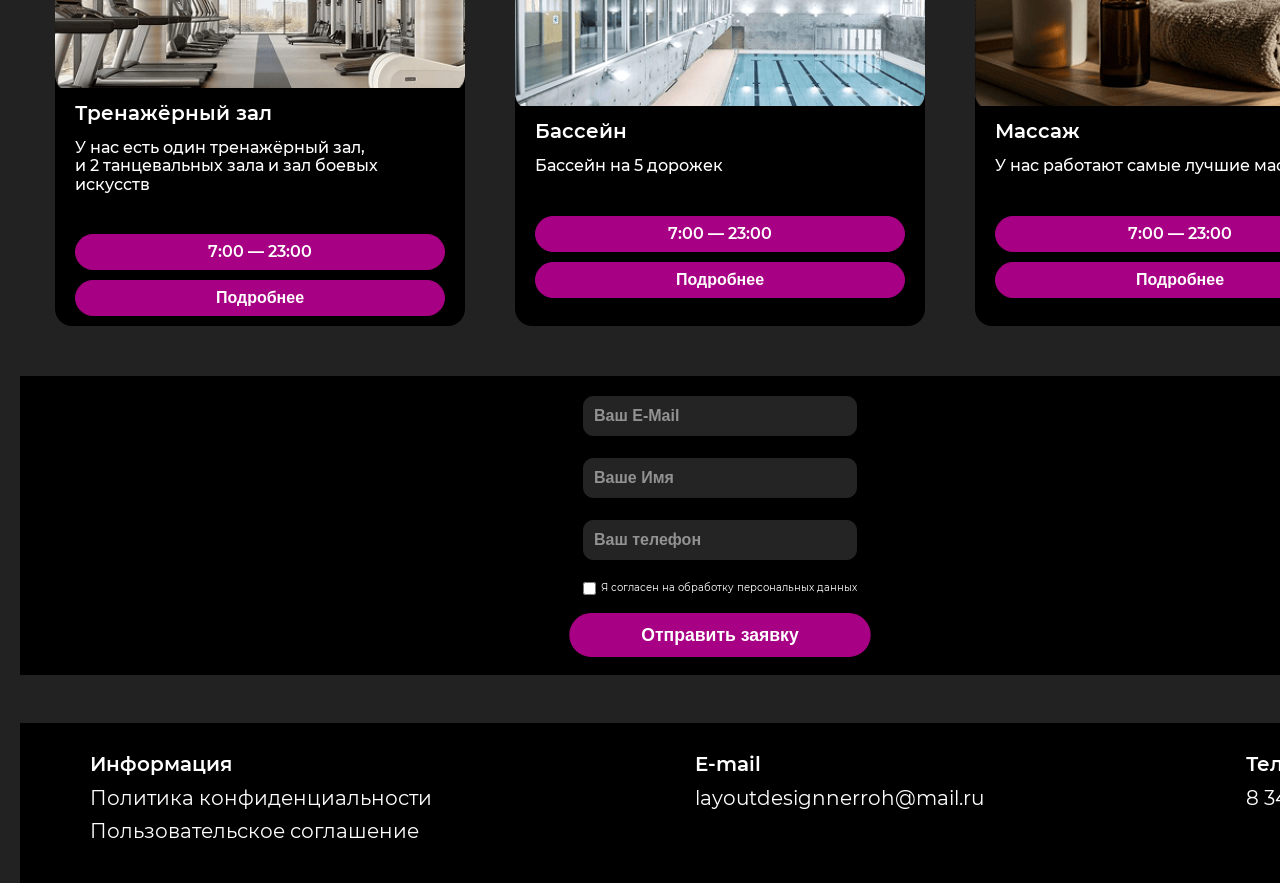
==== commit df9cad7e: "типограф" ====
--- a/index.html
+++ b/index.html
@@ -23,7 +23,7 @@
                 <div class="nav__block">
                     <nav class="nav">
                         <ul class="nav__list">
-                            <li class="nav__item"><a href="#" class="nav__link">О ЗАЛЕ</a></li>
+                            <li class="nav__item"><a href="#" class="nav__link">О&nbsp;ЗАЛЕ</a></li>
                             <li class="nav__item"><a href="#" class="nav__link">УСЛУГИ</a></li>
                             <li class="nav__item"><a href="blog.html" class="nav__link">БЛОГ</a></li>
                             <li class="nav__item"><a href="contact.html" class="nav__link">КОНТАКТЫ</a></li>
@@ -51,11 +51,12 @@
                     <div class="img__hero-1"></div>
                     <div class="hero__card">
                         <div class="quote__card">
-                            <blockquote class="hero__quote">Сегодня я буду делать то, что другие не делают, чтобы завтра
+                            <blockquote class="hero__quote">Сегодня я&nbsp;буду делать&nbsp;то, что другие
+                                не&nbsp;делают, чтобы завтра
                                 я
                                 смог достичь того,
-                                чего другие не могут.</blockquote>
-                            <span class="hero__name">Шакил О'Нил</span>
+                                чего другие не&nbsp;могут.</blockquote>
+                            <span class="hero__name">Шакил О&rsquo;Нил</span>
                         </div>
                         <div class="hero__img">
                             <div class="img__hero-2 img__hero"></div>
@@ -70,7 +71,7 @@
 
         <section class="about">
             <div class="container about__container text__color">
-                <h2 class="main__heading">О НАС</h2>
+                <h2 class="main__heading">О&nbsp;НАС</h2>
                 <div class="about__block">
 
                     <div class="about__card about__card-1">
@@ -79,8 +80,9 @@
                             <img class="adout__logo logo" src="img/NR__logo.png" alt="logo">
                             <p class="adout__logo-description logo__description">FITNESS</p>
                         </a>
-                        <p class="about__text">Хочешь быть сильным?<br>Хочешь быть ловким и выносливым?</p>
-                        <p class="about__text">Тогда NR - FITNESS ждёт именно тебя, у нас самый лучший зал в городе</p>
+                        <p class="about__text">Хочешь быть сильным?<br>Хочешь быть ловким и&nbsp;выносливым?</p>
+                        <p class="about__text">Тогда NR&nbsp;&mdash; FITNESS ждёт именно тебя, у&nbsp;нас самый лучший
+                            зал в&nbsp;городе</p>
 
                         <div class="about__img-1"></div>
                     </div>
@@ -89,10 +91,13 @@
 
                     <div class="about__card">
                         <div class="about__img-2"></div>
-                        <p class="about__text">Мы группа профессионалов - и наше дело приучить тебя к здоровому образу
-                            жизни, у нас в Зале есть все что ты хотел бы видеть, сам фитнес зал, бассейн, различные
+                        <p class="about__text">Мы&nbsp;группа профессионалов&nbsp;&mdash; и&nbsp;наше дело приучить тебя
+                            к&nbsp;здоровому образу
+                            жизни, у&nbsp;нас в&nbsp;Зале есть все что ты&nbsp;хотел&nbsp;бы видеть, сам фитнес зал,
+                            бассейн, различные
                             сауны</p>
-                        <p class="about__text">Очень приветлиивый и общительный персонал - с нами очень классно</p>
+                        <p class="about__text">Очень приветлиивый и&nbsp;общительный персонал&nbsp;&mdash; с&nbsp;нами
+                            очень классно</p>
                     </div>
 
 
@@ -109,10 +114,11 @@
                         <div class="price__img price__img-1"></div>
                         <div class="card__price">
                             <h3 class="price__heading">Тренажёрный зал</h3>
-                            <p class="price__description">У нас есть один тренажёрный зал, и 2 танцевальных зала и зал
+                            <p class="price__description">У&nbsp;нас есть один тренажёрный зал,
+                                и&nbsp;2&nbsp;танцевальных зала и&nbsp;зал
                                 боевых искусств</p>
                             <div class="price__additon">
-                                <span class="price__time">7:00 - 23:00</span>
+                                <span class="price__time">7:00&nbsp;&mdash; 23:00</span>
                                 <button class="price__btn">Подробнее</button>
                             </div>
                         </div>
@@ -122,9 +128,9 @@
                         <div class="price__img price__img-2"></div>
                         <div class="card__price">
                             <h3 class="price__heading">Бассейн</h3>
-                            <p class="price__description">Бассейн на 5 дорожек</p>
+                            <p class="price__description">Бассейн на&nbsp;5&nbsp;дорожек</p>
                             <div class="price__additon">
-                                <span class="price__time">7:00 - 23:00</span>
+                                <span class="price__time">7:00&nbsp;&mdash; 23:00</span>
                                 <button class="price__btn">Подробнее</button>
                             </div>
                         </div>
@@ -134,9 +140,9 @@
                         <div class="price__img price__img-3"></div>
                         <div class="card__price">
                             <h3 class="price__heading">Массаж</h3>
-                            <p class="price__description">У нас работают самые лучшие массажисты</p>
+                            <p class="price__description">У&nbsp;нас работают самые лучшие массажисты</p>
                             <div class="price__additon">
-                                <span class="price__time">7:00 - 23:00</span>
+                                <span class="price__time">7:00&nbsp;&mdash; 23:00</span>
                                 <button class="price__btn">Подробнее</button>
                             </div>
                         </div>
@@ -156,8 +162,9 @@
 
                         <input class="form__input" type="tel" id="tel" name="tel" value="Ваш телефон" required>
                         <label for="checkbox-hidden" class="label__checbox">
-                            <input class="input__checbox" type="checkbox" id="checkbox-hidden" name="radio">Я согласен
-                            на обработку персональных данных
+                            <input class="input__checbox" type="checkbox" id="checkbox-hidden"
+                                name="radio">Я&nbsp;согласен
+                            на&nbsp;обработку персональных данных
                         </label>
                         <button class="button">Отправить заявку</button>
                     </form>
@@ -183,7 +190,7 @@
                     </li>
                     <li class="card__item">
                         <h3 class="card__heading">Телефон</h3>
-                        <span class="card__text">8 343 500 0 00</span>
+                        <span class="card__text">8&nbsp;343&nbsp;500 0&nbsp;00</span>
                     </li>
                 </ul>
             </div>
